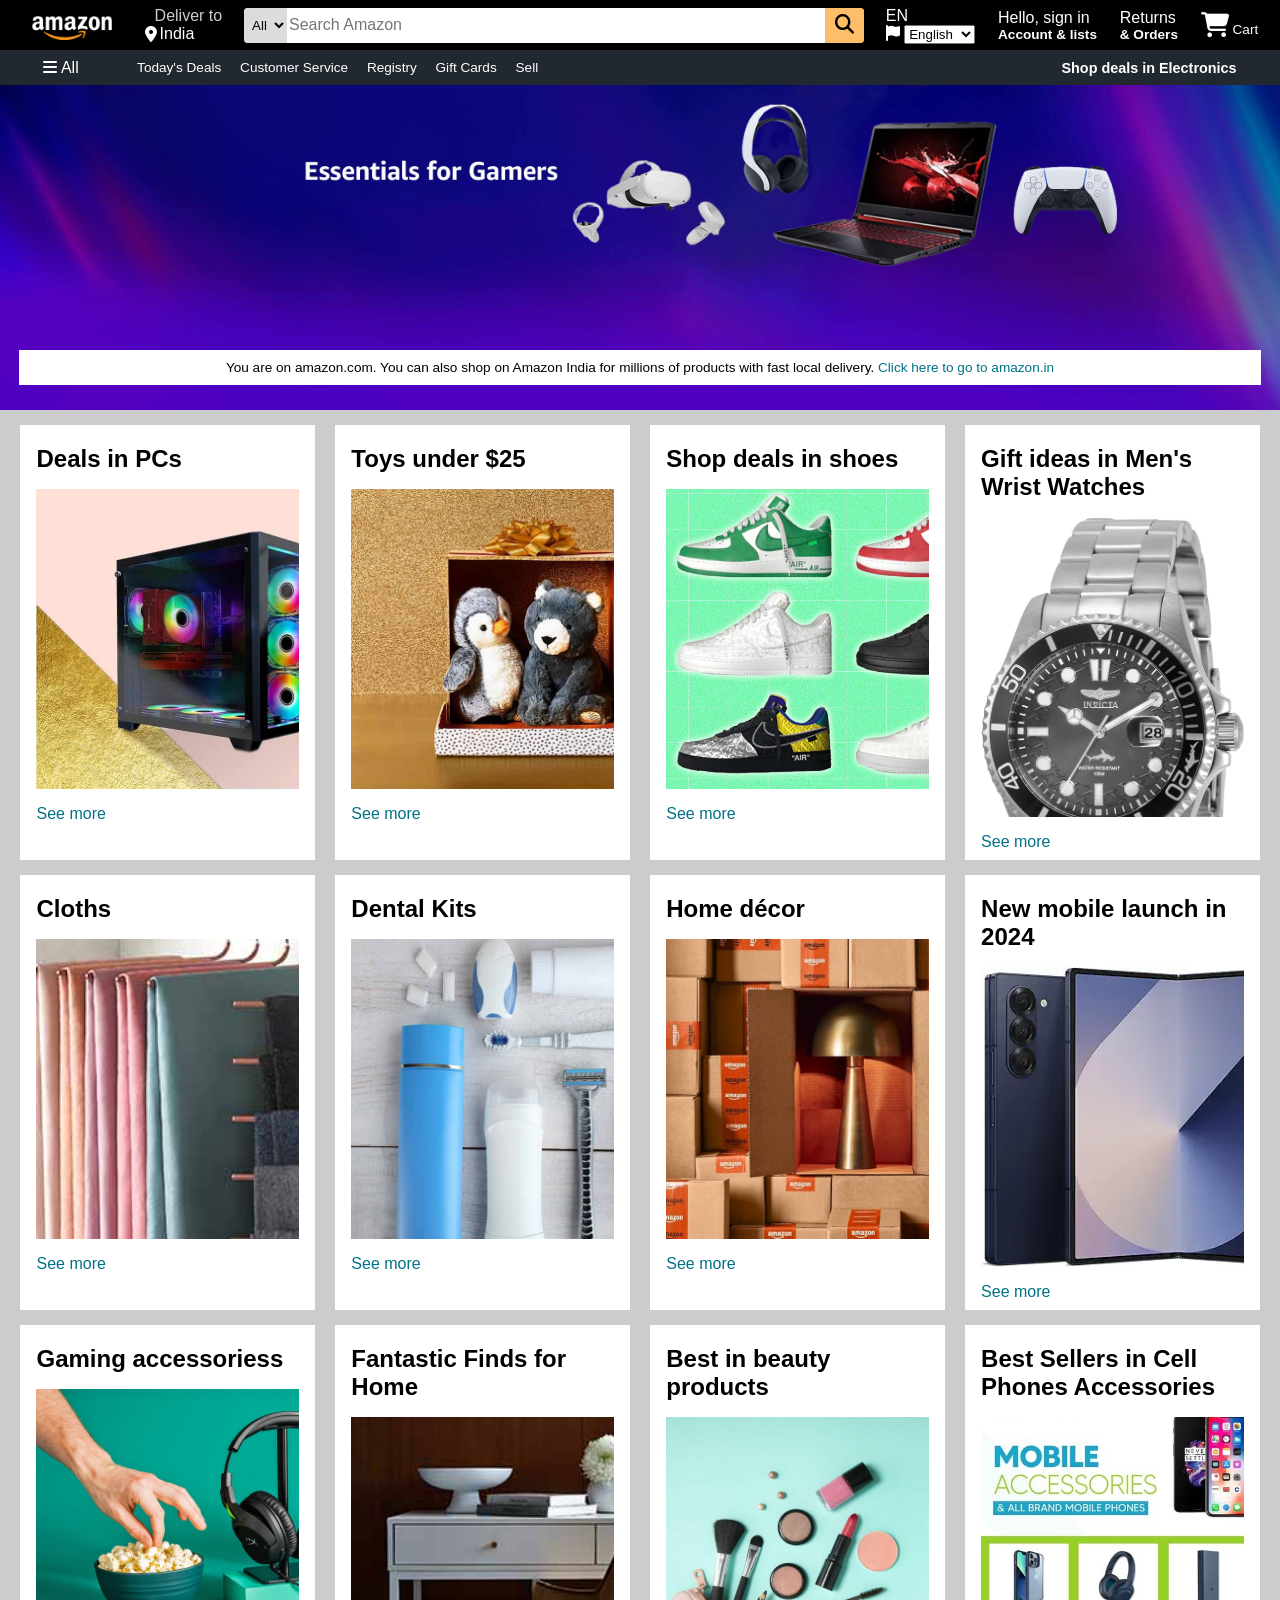
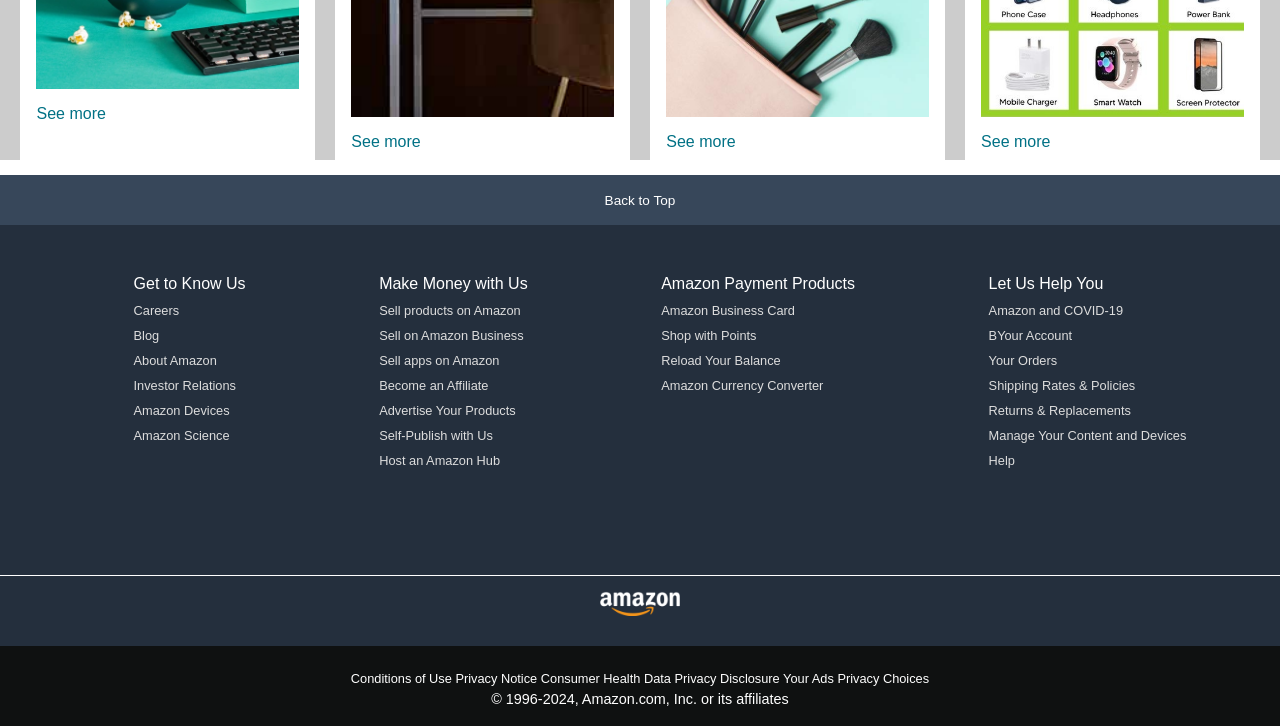
==== index.html @ 1eafc283 "Rename amazon.html to index.html for Vercel deployment support" ====
<!DOCTYPE html>
<html lang="en">

<head>
    <meta charset="UTF-8">
    <meta name="viewport" content="width=device-width, initial-scale=1.0">
    <title>Amazon</title>
    <link rel="stylesheet" href="https://cdnjs.cloudflare.com/ajax/libs/font-awesome/6.6.0/css/all.min.css">
    <link rel="stylesheet" href="style.css">
</head>

<body>
    <header>
        <!-- Navbar -->
        <div class="navbar">
            <div class="nav-logo border">
                <div class="logo"></div>
            </div>

            <div class="nav-address border">
                <p class="add-first">Deliver to</p>
                <div class="add-icon">
                    <i class="fa-solid fa-location-dot"></i>
                    <p class="add-second">India</p>
                </div>
            </div>

            <div class="nav-search">
                <select class="Search-select">
                    <option>All</option>
                </select>
                <input placeholder="Search Amazon" class="search-input">
                <div class="search-icon">
                    <i class="fa-solid fa-magnifying-glass" style="color: #000000;"></i>
                </div>
            </div>

            <!-- Dropdown flags -->
            <!-- <label for="cars">select</label>
            <select name="cars" id="cars">
                <option value="volvo">Volvo</option>
                <option value="saab">Saab</option>
                <option value="opel">Opel</option>
                <option value="audi">Audi</option>
            </select> -->
             <div class="nav-language border">
                <p>EN</p>
                <i class="fa-solid fa-flag"></i>
                <select name="language" id="language">
                    <option value="English">English</option>
                    <option value="Hindi">Hindi</option>
                    <option value="deutsch">Deutsch</option>
                    <option value="한국어">한국어</option>
                </select> 
                <!-- <i class="fa-solid fa-caret-down" style="color: #bdbfc1;"></i> -->
                </div>

            <div class="nav-singin border">
                <p><span>Hello, sign in</span></p>
                <p class="nav-second">Account & lists</p>
            </div>

            <div class="nav-return border">
                <p><span>Returns</span></p>
                <p class="nav-second">& Orders</p>
            </div>

            <div class="nav-cart border">
                <i class="fa-duotone fa-solid fa-cart-shopping"></i>
                Cart
            </div>
            </div>
            <!-- navbar close  -->
            
            <div class="panel">
                <div class="panel-all">
                    <i class="fa-solid fa-bars"></i>
                    All
                </div>
            
               <div class="panel-ops">
                <p>Today's Deals</p>
                <p>Customer Service</p>
                <p>Registry</p>
                <p>Gift Cards</p>
                <p>Sell</p>
            </div>
            <div class="panel-deals">
                Shop deals in Electronics
            </div>
        </div>
    </header>
    <!-- panel close  -->
     <div class="hero-section">
        <div class="hero-msg">
            <p>You are on amazon.com. You can also shop on Amazon India for millions of products with fast local delivery. <a>Click here to go to amazon.in</a></p>
        </div>
     </div>

     <div class="shop-section">
        <div class="box1 box">
           <div class="box-content">
            <h2>Deals in PCs</h2>
            <div class="box-img" style="background-image: url('pc-img.jpg');"></div>
            <p><a>See more</a></p>
           </div>
        </div>
        <div class="box2 box">
            <div class="box-content">
                <h2>Toys under $25</h2>
                <div class="box-img" style="background-image: url('toy.jpg');"></div>
                <p>See more</p>
               </div>
        </div>
        <div class="box3 box">
            <div class="box-content">
                <h2>Shop deals in shoes</h2>
                <div class="box-img" style="background-image: url('Nike-Louis-Vuitton-2.webp');"></div>
                <p>See more</p>
               </div>
        </div>
        <div class="box4 box">
            <div class="box-content">
            <h2>Gift ideas in Men's Wrist Watches</h2>
            <div class="box-img" style="background-image: url('watch.jpg');"></div>
            <p>See more</p>
           </div>
           
        </div>
        <div class="box5 box">
            <div class="box-content">
            <h2>Cloths</h2>
            <div class="box-img" style="background-image: url('box1_image.jpg');"></div>
            <p>See more</p>
           </div>
     </div>
     <div class="box6 box">
        <div class="box-content">
        <h2>Dental Kits</h2>
        <div class="box-img" style="background-image: url('box2_image.jpg');"></div>
        <p>See more</p>
       </div>
       </div>
       <div class="box7 box">
        <div class="box-content">
        <h2>Home décor</h2>
        <div class="box-img" style="background-image: url('home.jpg');"></div>
        <p>See more</p>
       </div>
    </div>
       <div class="box8 box">
        <div class="box-content">
        <h2>New mobile launch in 2024</h2>
        <div class="box-img" style="background-image: url('phone');"></div>
        <p>See more</p>
       </div>
    </div>
    <div class="box9 box">
        <div class="box-content">
        <h2>Gaming accessoriess</h2>
        <div class="box-img" style="background-image: url('gaming');"></div>
        <p>See more</p>
       </div>
 </div>
 <div class="box10 box">
    <div class="box-content">
    <h2>Fantastic Finds for Home</h2>
    <div class="box-img" style="background-image: url('box3_image.jpg');"></div>
    <p>See more</p>
   </div>
</div>
   <div class="box11 box">
    <div class="box-content">
    <h2>Best in beauty products</h2>
    <div class="box-img" style="background-image: url('box5_image.jpg');"></div>
    <p>See more</p>
   </div>
</div>
   <div class="box12 box">
    <div class="box-content">
    <h2>Best Sellers in Cell Phones Accessories</h2>
    <div class="box-img" style="background-image: url('mobile\ accessories.jpg');"></div>
    <p>See more</p>
   </div>
</div>
</div>
   <footer>
    <div class="foot-panel1">
    Back to Top
    </div>
    <div class="foot-panel2">
        <ul>
            <p>Get to Know Us</p>
            <a>Careers</a>
            <a>Blog</a>
            <a>About Amazon</a>
            <a>Investor Relations</a>
            <a>Amazon Devices</a>
            <a>Amazon Science</a>
        </ul>
        <ul>
            <p>Make Money with Us</p>
            <a>Sell products on Amazon</a>
            <a>Sell on Amazon Business</a>
            <a>Sell apps on Amazon</a>
            <a>Become an Affiliate</a>
            <a>Advertise Your Products</a>
            <a>Self-Publish with Us</a>
            <a>Host an Amazon Hub</a>
        </ul>
        <ul>
            <p>Amazon Payment Products</p>
            <a>Amazon Business Card</a>
            <a> Shop with Points</a>
            <a>Reload Your Balance</a>
            <a> Amazon Currency Converter</a>
        </ul>
        <ul>
            <p>Let Us Help You</p>
            <a>Amazon and COVID-19</a>
            <a>BYour Account</a>
            <a>Your Orders</a>
            <a>Shipping Rates & Policies</a>
            <a>Returns & Replacements</a>
            <a> Manage Your Content and Devices</a>
            <a>Help</a>
        </ul>
    </div>
    <div class="foot-panel3">
        <div class="logo">

        </div>
    </div>

    <div class="foot-panel4">
        <div class="pages">
            <a>Conditions of Use</a>
            <a>Privacy Notice</a>
            <a>Consumer Health Data Privacy Disclosure</a>
            <a> Your Ads Privacy Choices</a> 
        </div>
        <div class="copywrite">
            © 1996-2024, Amazon.com, Inc. or its affiliates
        </div>
    </div>
   </footer>
</body>
</html>
---- style.css ----
* {
    margin: 0;
    font-family: Arial;
    border: border-box;

}

.navbar{
    height: 50px;
    background-color: black;
    color: white;
    display: flex;
    align-items: center;
    justify-content: space-evenly;
}

.nav-logo{
    height: 50px;
    width: 100px;
}

.logo{
    background-image: url(amazon_logo.png);
    background-size: cover;
    height: 40px;
    width: 90%;
}

.border{
    border: 1px solid transparent;
}

.border:hover{
    border: 1.5px solid white;
}

.add-first{
    color:#cccccc;
    font-size: 1re0;
    margin-left: 10px;
}

.add-second{
    font-size : 1rem;
    margin-left: 3px;
}

.add-icon{
    display: flex;
    align-items: center;
}

/** box3**/
.nav-search{
    display:flex;
    justify-content: space-evenly;
    background-color: pink;
    width: 620px;
    height: 35px;
    border-radius: 4px;
}

.Search-select{
    background-color:rgb(222, 219, 219);
    width: 50px;
    text-align: center;
    border-top-left-radius: 4px;
    border-bottom-left-radius: 4px;
    border: none;
}

.search-input{
    width: 100%;
    font-size: 1rem;
    border: none;
}

.search-icon{
    width: 45px;
    display:flex;
    justify-content: center;
    align-items: center;
    font-size: 1.2rem;
    background-color: #febd68;
    border-top-right-radius: 4px;
    border-bottom-right-radius: 4px;
}

.nav-search:hover{
    border: 2px solid orange;
}
/** box4**/

.span{
    font-size: 0.7rem;
}

.nav-second{
    font-size: 0.85rem;
    font-weight: 700;
}

/**box 6**/

.nav-cart i{
    font-size: 25px;
}

.nav-cart{
    font-size: 0.85rem;
    font-size: 700;
}
/* panel */
.panel{
    height: 35px;
    background-color: #21282f;
    display: flex;
    color: white;
    align-items: center;
    justify-content: space-evenly;
}

.panel-ops p{
    display: inline;
    margin-left: 15px;
}

.panel-ops{
    width: 70%;
    font-size: 0.85rem;
}

.panel-deals{
    font-size: 0.9rem;
    font-weight: 700;
}
/* hero image section */
.hero-section{
    background-image: url("hero_image2.jgp.jpg");
    height: 325px;
    background-size: cover;
    display: flex;
    justify-content: center;
    align-items: flex-end;
}

.hero-msg{
    background-color: white;
    color: black;
    height: 35px;
    display: flex;
    align-items: center;
    justify-content: center;
    font-size: 0.85rem;
    width: 97%;
    margin-bottom: 25px;
}

.hero-msg a{
    color: #007185;
}

/* shop section */
.shop-section{
    display: flex;
    flex-wrap: wrap ;
    justify-content: space-evenly;
    background-color:#cccccc;
}
.box{
    /* border: 2px solid black; */
    height: 400px;
    width: 23%;
    background-color: white;
    padding: 20px 0px 15px;
    margin-top: 15px;
}

.box-img{
    height: 300px;
    background-size: cover;
    margin-top: 1rem;
    margin-bottom: 1rem;
}

.box-content{
    margin-left: 1rem;
    margin-right: 1rem;
}

.box-content p{
    color: #007185;
}

/* footer */
footer{
    margin-top:15px;
}
.foot-panel1{
    background-color: #37475a;
    color: white;
    height: 50px;
    display:flex;
    justify-content: center;
    align-items: center;
    font-size: 0.85rem;
}
.foot-panel2{
    background-color: #242f3d;
    color: white;
    height: 350px;
    display: flex;
    justify-content: space-evenly;
}

ul{
    margin-top: 50px;
}
ul a{
    display:block;
    font-size: 0.80rem;
    margin-top: 10px;
    color: #dddddd;
}
.foot-panel3{
    background-color:  #242f3d;
    color: white;
    border-top: 0.5px solid white;
    height: 70px;
    display: flex;
    justify-content: center;
}

.logo{
    background-image: url(amazon_logo.png);
    background-size: cover;
    height: 40px;
    width: 100px;
}
.foot-panel4{
    background-color:#0f1111;
    color: white;
    height: 80px;

    /* display: flex;
    justify-content: center;
    align-items: center; */
}
.pages{
    font-size: 0.8rem;
    text-align: center;
    padding-top: 25px;
}
.copywrite{
    font-size: 0.9rem;
    text-align: center;
    padding-top: 5px;
}
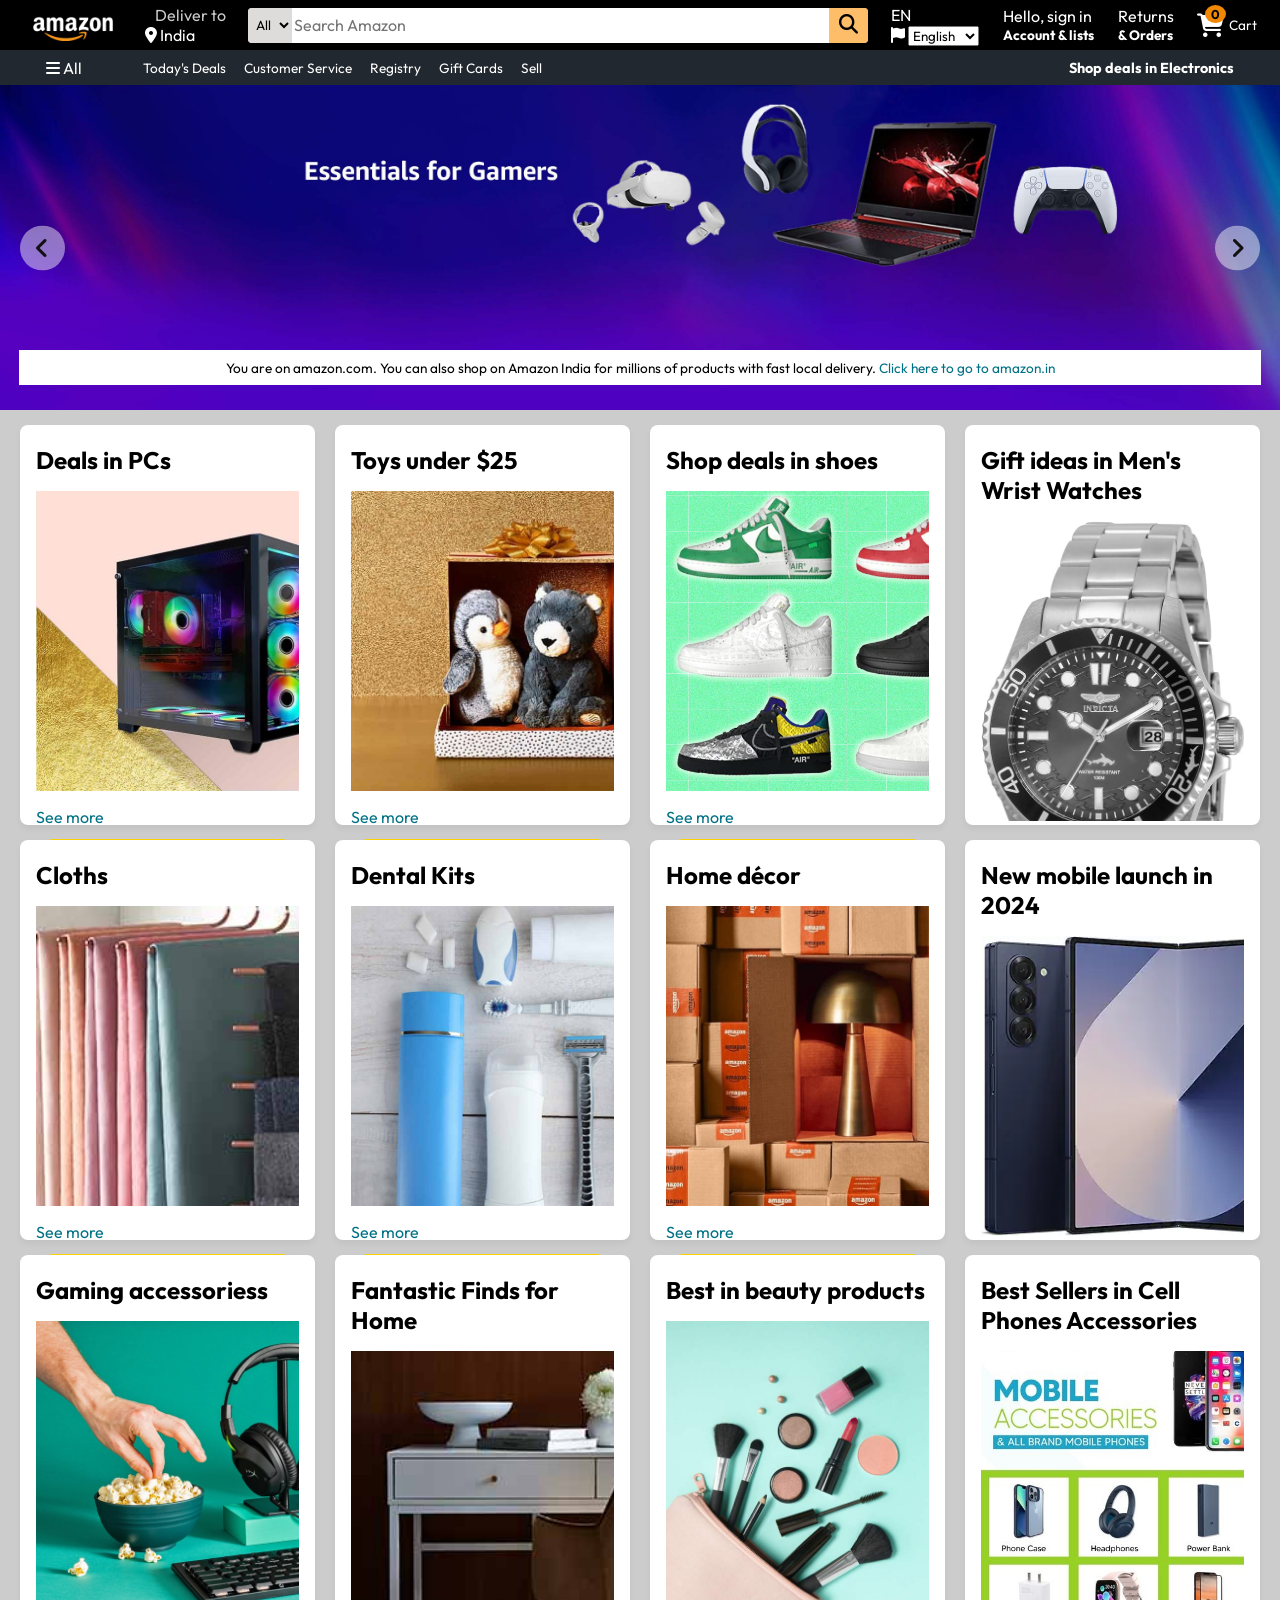
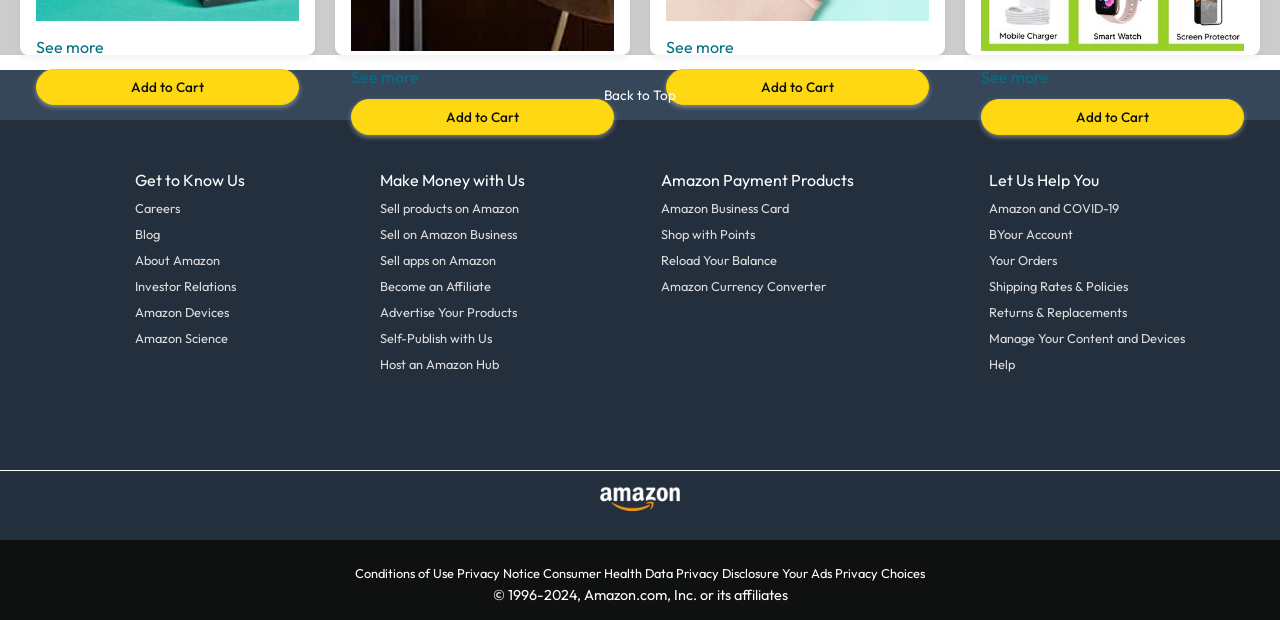
==== commit a4555c89: "Implement dynamic slider, cart counters, product modals, search filtering, and toast notifications" ====
--- a/index.html
+++ b/index.html
@@ -4,10 +4,18 @@
 <head>
     <meta charset="UTF-8">
     <meta name="viewport" content="width=device-width, initial-scale=1.0">
-    <title>Amazon</title>
+    <title>Amazon Clone - Shop Online</title>
+    <!-- Google Fonts (Outfit) -->
+    <link rel="preconnect" href="https://fonts.googleapis.com">
+    <link rel="preconnect" href="https://fonts.gstatic.com" crossorigin>
+    <link href="https://fonts.googleapis.com/css2?family=Outfit:wght@300;400;500;600;700&display=swap" rel="stylesheet">
+    <!-- FontAwesome Icons -->
     <link rel="stylesheet" href="https://cdnjs.cloudflare.com/ajax/libs/font-awesome/6.6.0/css/all.min.css">
     <link rel="stylesheet" href="style.css">
+    <!-- Interactive Logic Script -->
+    <script src="script.js" defer></script>
 </head>
+
 
 <body>
     <header>
--- a/style.css
+++ b/style.css
@@ -1,258 +1,560 @@
-* {
-    margin: 0;
-    font-family: Arial;
-    border: border-box;
-
-}
-
-.navbar{
-    height: 50px;
-    background-color: black;
-    color: white;
-    display: flex;
-    align-items: center;
-    justify-content: space-evenly;
-}
-
-.nav-logo{
-    height: 50px;
-    width: 100px;
-}
-
-.logo{
-    background-image: url(amazon_logo.png);
-    background-size: cover;
-    height: 40px;
-    width: 90%;
-}
-
-.border{
-    border: 1px solid transparent;
-}
-
-.border:hover{
-    border: 1.5px solid white;
-}
-
-.add-first{
-    color:#cccccc;
-    font-size: 1re0;
-    margin-left: 10px;
-}
-
-.add-second{
-    font-size : 1rem;
-    margin-left: 3px;
-}
-
-.add-icon{
-    display: flex;
-    align-items: center;
-}
-
-/** box3**/
-.nav-search{
-    display:flex;
-    justify-content: space-evenly;
-    background-color: pink;
-    width: 620px;
-    height: 35px;
-    border-radius: 4px;
-}
-
-.Search-select{
-    background-color:rgb(222, 219, 219);
-    width: 50px;
-    text-align: center;
-    border-top-left-radius: 4px;
-    border-bottom-left-radius: 4px;
-    border: none;
-}
-
-.search-input{
-    width: 100%;
-    font-size: 1rem;
-    border: none;
-}
-
-.search-icon{
-    width: 45px;
-    display:flex;
-    justify-content: center;
-    align-items: center;
-    font-size: 1.2rem;
-    background-color: #febd68;
-    border-top-right-radius: 4px;
-    border-bottom-right-radius: 4px;
-}
-
-.nav-search:hover{
-    border: 2px solid orange;
-}
-/** box4**/
-
-.span{
-    font-size: 0.7rem;
-}
-
-.nav-second{
-    font-size: 0.85rem;
-    font-weight: 700;
-}
-
-/**box 6**/
-
-.nav-cart i{
-    font-size: 25px;
-}
-
-.nav-cart{
-    font-size: 0.85rem;
-    font-size: 700;
-}
-/* panel */
-.panel{
-    height: 35px;
-    background-color: #21282f;
-    display: flex;
-    color: white;
-    align-items: center;
-    justify-content: space-evenly;
-}
-
-.panel-ops p{
-    display: inline;
-    margin-left: 15px;
-}
-
-.panel-ops{
-    width: 70%;
-    font-size: 0.85rem;
-}
-
-.panel-deals{
-    font-size: 0.9rem;
-    font-weight: 700;
-}
-/* hero image section */
-.hero-section{
-    background-image: url("hero_image2.jgp.jpg");
-    height: 325px;
-    background-size: cover;
-    display: flex;
-    justify-content: center;
-    align-items: flex-end;
-}
-
-.hero-msg{
-    background-color: white;
-    color: black;
-    height: 35px;
-    display: flex;
-    align-items: center;
-    justify-content: center;
-    font-size: 0.85rem;
-    width: 97%;
-    margin-bottom: 25px;
-}
-
-.hero-msg a{
-    color: #007185;
-}
-
-/* shop section */
-.shop-section{
-    display: flex;
-    flex-wrap: wrap ;
-    justify-content: space-evenly;
-    background-color:#cccccc;
-}
-.box{
-    /* border: 2px solid black; */
-    height: 400px;
-    width: 23%;
-    background-color: white;
-    padding: 20px 0px 15px;
-    margin-top: 15px;
-}
-
-.box-img{
-    height: 300px;
-    background-size: cover;
-    margin-top: 1rem;
-    margin-bottom: 1rem;
-}
-
-.box-content{
-    margin-left: 1rem;
-    margin-right: 1rem;
-}
-
-.box-content p{
-    color: #007185;
-}
-
-/* footer */
-footer{
-    margin-top:15px;
-}
-.foot-panel1{
-    background-color: #37475a;
-    color: white;
-    height: 50px;
-    display:flex;
-    justify-content: center;
-    align-items: center;
-    font-size: 0.85rem;
-}
-.foot-panel2{
-    background-color: #242f3d;
-    color: white;
-    height: 350px;
-    display: flex;
-    justify-content: space-evenly;
-}
-
-ul{
-    margin-top: 50px;
-}
-ul a{
-    display:block;
-    font-size: 0.80rem;
-    margin-top: 10px;
-    color: #dddddd;
-}
-.foot-panel3{
-    background-color:  #242f3d;
-    color: white;
-    border-top: 0.5px solid white;
-    height: 70px;
-    display: flex;
-    justify-content: center;
-}
-
-.logo{
-    background-image: url(amazon_logo.png);
-    background-size: cover;
-    height: 40px;
-    width: 100px;
-}
-.foot-panel4{
-    background-color:#0f1111;
-    color: white;
-    height: 80px;
-
-    /* display: flex;
-    justify-content: center;
-    align-items: center; */
-}
-.pages{
-    font-size: 0.8rem;
-    text-align: center;
-    padding-top: 25px;
-}
-.copywrite{
-    font-size: 0.9rem;
-    text-align: center;
-    padding-top: 5px;
-}+* {
+    margin: 0;
+    font-family: 'Outfit', 'Segoe UI', Tahoma, Geneva, Verdana, sans-serif;
+    box-sizing: border-box;
+}
+
+.navbar{
+    height: 50px;
+    background-color: black;
+    color: white;
+    display: flex;
+    align-items: center;
+    justify-content: space-evenly;
+}
+
+.nav-logo{
+    height: 50px;
+    width: 100px;
+}
+
+.logo{
+    background-image: url(amazon_logo.png);
+    background-size: cover;
+    height: 40px;
+    width: 90%;
+}
+
+.border{
+    border: 1px solid transparent;
+}
+
+.border:hover{
+    border: 1.5px solid white;
+}
+
+.add-first{
+    color:#cccccc;
+    font-size: 1re0;
+    margin-left: 10px;
+}
+
+.add-second{
+    font-size : 1rem;
+    margin-left: 3px;
+}
+
+.add-icon{
+    display: flex;
+    align-items: center;
+}
+
+/** box3**/
+.nav-search{
+    display:flex;
+    justify-content: space-evenly;
+    background-color: pink;
+    width: 620px;
+    height: 35px;
+    border-radius: 4px;
+}
+
+.Search-select{
+    background-color:rgb(222, 219, 219);
+    width: 50px;
+    text-align: center;
+    border-top-left-radius: 4px;
+    border-bottom-left-radius: 4px;
+    border: none;
+}
+
+.search-input{
+    width: 100%;
+    font-size: 1rem;
+    border: none;
+}
+
+.search-icon{
+    width: 45px;
+    display:flex;
+    justify-content: center;
+    align-items: center;
+    font-size: 1.2rem;
+    background-color: #febd68;
+    border-top-right-radius: 4px;
+    border-bottom-right-radius: 4px;
+}
+
+.nav-search:hover{
+    border: 2px solid orange;
+}
+/** box4**/
+
+.span{
+    font-size: 0.7rem;
+}
+
+.nav-second{
+    font-size: 0.85rem;
+    font-weight: 700;
+}
+
+/**box 6**/
+
+.nav-cart i{
+    font-size: 25px;
+}
+
+.nav-cart{
+    font-size: 0.85rem;
+    font-size: 700;
+}
+/* panel */
+.panel{
+    height: 35px;
+    background-color: #21282f;
+    display: flex;
+    color: white;
+    align-items: center;
+    justify-content: space-evenly;
+}
+
+.panel-ops p{
+    display: inline;
+    margin-left: 15px;
+}
+
+.panel-ops{
+    width: 70%;
+    font-size: 0.85rem;
+}
+
+.panel-deals{
+    font-size: 0.9rem;
+    font-weight: 700;
+}
+/* hero image section */
+.hero-section{
+    background-image: url("hero_image2.jgp.jpg");
+    height: 325px;
+    background-size: cover;
+    display: flex;
+    justify-content: center;
+    align-items: flex-end;
+}
+
+.hero-msg{
+    background-color: white;
+    color: black;
+    height: 35px;
+    display: flex;
+    align-items: center;
+    justify-content: center;
+    font-size: 0.85rem;
+    width: 97%;
+    margin-bottom: 25px;
+}
+
+.hero-msg a{
+    color: #007185;
+}
+
+/* shop section */
+.shop-section{
+    display: flex;
+    flex-wrap: wrap ;
+    justify-content: space-evenly;
+    background-color:#cccccc;
+}
+.box{
+    /* border: 2px solid black; */
+    height: 400px;
+    width: 23%;
+    background-color: white;
+    padding: 20px 0px 15px;
+    margin-top: 15px;
+}
+
+.box-img{
+    height: 300px;
+    background-size: cover;
+    margin-top: 1rem;
+    margin-bottom: 1rem;
+}
+
+.box-content{
+    margin-left: 1rem;
+    margin-right: 1rem;
+}
+
+.box-content p{
+    color: #007185;
+}
+
+/* footer */
+footer{
+    margin-top:15px;
+}
+.foot-panel1{
+    background-color: #37475a;
+    color: white;
+    height: 50px;
+    display:flex;
+    justify-content: center;
+    align-items: center;
+    font-size: 0.85rem;
+}
+.foot-panel2{
+    background-color: #242f3d;
+    color: white;
+    height: 350px;
+    display: flex;
+    justify-content: space-evenly;
+}
+
+ul{
+    margin-top: 50px;
+}
+ul a{
+    display:block;
+    font-size: 0.80rem;
+    margin-top: 10px;
+    color: #dddddd;
+}
+.foot-panel3{
+    background-color:  #242f3d;
+    color: white;
+    border-top: 0.5px solid white;
+    height: 70px;
+    display: flex;
+    justify-content: center;
+}
+
+.logo{
+    background-image: url(amazon_logo.png);
+    background-size: cover;
+    height: 40px;
+    width: 100px;
+}
+.foot-panel4{
+    background-color:#0f1111;
+    color: white;
+    height: 80px;
+
+    /* display: flex;
+    justify-content: center;
+    align-items: center; */
+}
+.pages{
+    font-size: 0.8rem;
+    text-align: center;
+    padding-top: 25px;
+}
+.copywrite{
+    font-size: 0.9rem;
+    text-align: center;
+    padding-top: 5px;
+}
+
+/* ==========================================
+   Modern Animations, Transitions & Enhancements
+   ========================================== */
+
+/* Modernizing Card styles */
+.box {
+    border-radius: 8px;
+    box-shadow: 0 4px 6px rgba(0,0,0,0.05);
+    transition: transform 0.3s cubic-bezier(0.25, 0.8, 0.25, 1), box-shadow 0.3s ease;
+    display: flex;
+    flex-direction: column;
+    justify-content: space-between;
+}
+
+.box:hover {
+    transform: translateY(-5px);
+    box-shadow: 0 12px 24px rgba(0,0,0,0.15);
+}
+
+/* Add to Cart button on cards */
+.add-to-cart-btn {
+    display: block;
+    width: 100%;
+    margin-top: 12px;
+    padding: 8px 12px;
+    background-color: #ffd814;
+    border: 1px solid #fcd200;
+    border-radius: 100px;
+    font-size: 0.85rem;
+    font-weight: 500;
+    cursor: pointer;
+    text-align: center;
+    box-shadow: 0 2px 5px rgba(213,217,217,.5);
+    transition: background-color 0.2s, transform 0.1s;
+    color: #111;
+}
+
+.add-to-cart-btn:hover {
+    background-color: #f7ca00;
+}
+
+.add-to-cart-btn:active {
+    transform: scale(0.97);
+}
+
+/* Hero Slider Buttons */
+.hero-section {
+    position: relative;
+    transition: background-image 0.5s ease-in-out;
+}
+
+.hero-slider-btn {
+    position: absolute;
+    top: 50%;
+    transform: translateY(-50%);
+    background-color: rgba(255, 255, 255, 0.45);
+    border: 1px solid transparent;
+    border-radius: 50%;
+    width: 45px;
+    height: 45px;
+    display: flex;
+    justify-content: center;
+    align-items: center;
+    font-size: 1.5rem;
+    color: #111;
+    cursor: pointer;
+    transition: background-color 0.2s, border-color 0.2s, transform 0.2s;
+    z-index: 10;
+}
+
+.hero-slider-btn:hover {
+    background-color: rgba(255, 255, 255, 0.95);
+    border-color: #111;
+    transform: translateY(-50%) scale(1.05);
+}
+
+.hero-slider-btn:active {
+    transform: translateY(-50%) scale(0.95);
+}
+
+.hero-slider-btn.prev {
+    left: 20px;
+}
+
+.hero-slider-btn.next {
+    right: 20px;
+}
+
+/* Cart Icon & Badge */
+.nav-cart {
+    display: flex;
+    align-items: center;
+    position: relative;
+    cursor: pointer;
+}
+
+.cart-icon-wrapper {
+    position: relative;
+    margin-right: 5px;
+}
+
+.cart-icon-wrapper i {
+    font-size: 24px;
+}
+
+#cart-count {
+    position: absolute;
+    top: -8px;
+    right: -2px;
+    background-color: #f08804;
+    color: black;
+    font-size: 0.8rem;
+    font-weight: 700;
+    padding: 1px 6px;
+    border-radius: 50%;
+    min-width: 18px;
+    text-align: center;
+}
+
+#cart-count.bump {
+    animation: cart-bump 0.3s ease-out;
+}
+
+@keyframes cart-bump {
+    0% { transform: scale(1); }
+    50% { transform: scale(1.4); }
+    100% { transform: scale(1); }
+}
+
+/* Modal Popup Window */
+.modal {
+    display: none;
+    position: fixed;
+    z-index: 1000;
+    left: 0;
+    top: 0;
+    width: 100%;
+    height: 100%;
+    background-color: rgba(0, 0, 0, 0.65);
+    backdrop-filter: blur(4px);
+    justify-content: center;
+    align-items: center;
+    opacity: 0;
+    transition: opacity 0.3s ease;
+}
+
+.modal.show {
+    display: flex;
+    opacity: 1;
+}
+
+.modal-content {
+    background-color: white;
+    padding: 30px;
+    border-radius: 12px;
+    width: 90%;
+    max-width: 650px;
+    position: relative;
+    box-shadow: 0 10px 30px rgba(0,0,0,0.3);
+    animation: modal-zoom 0.3s cubic-bezier(0.34, 1.56, 0.64, 1);
+}
+
+@keyframes modal-zoom {
+    from { transform: scale(0.9); opacity: 0; }
+    to { transform: scale(1); opacity: 1; }
+}
+
+.close-modal {
+    position: absolute;
+    right: 20px;
+    top: 15px;
+    font-size: 2.2rem;
+    font-weight: bold;
+    color: #aaa;
+    cursor: pointer;
+    transition: color 0.2s;
+    line-height: 1;
+}
+
+.close-modal:hover {
+    color: #333;
+}
+
+.modal-body-layout {
+    display: flex;
+    gap: 30px;
+}
+
+.modal-img-col {
+    flex: 1;
+    display: flex;
+    align-items: center;
+    justify-content: center;
+}
+
+#modal-product-img {
+    width: 100%;
+    height: 250px;
+    background-size: contain;
+    background-repeat: no-repeat;
+    background-position: center;
+    border-radius: 6px;
+}
+
+.modal-info-col {
+    flex: 1.2;
+    display: flex;
+    flex-direction: column;
+    justify-content: center;
+}
+
+.modal-info-col h2 {
+    font-size: 1.4rem;
+    color: #0f1111;
+    margin-bottom: 8px;
+}
+
+.modal-rating {
+    font-size: 0.9rem;
+    color: #b12704;
+    margin-bottom: 12px;
+}
+
+.modal-price {
+    font-size: 1.6rem;
+    font-weight: 500;
+    color: #0f1111;
+    margin-bottom: 15px;
+}
+
+#modal-product-desc {
+    font-size: 0.9rem;
+    line-height: 1.4;
+    color: #565959;
+    margin-bottom: 20px;
+}
+
+.modal-action-btn {
+    padding: 12px;
+    background-color: #ffd814;
+    border: 1px solid #fcd200;
+    border-radius: 100px;
+    font-size: 1rem;
+    font-weight: 500;
+    cursor: pointer;
+    text-align: center;
+    box-shadow: 0 2px 5px rgba(213,217,217,.5);
+    transition: background-color 0.2s, transform 0.1s;
+    color: #111;
+}
+
+.modal-action-btn:hover {
+    background-color: #f7ca00;
+}
+
+.modal-action-btn:active {
+    transform: scale(0.97);
+}
+
+/* Toast Notifications */
+#toast-container {
+    position: fixed;
+    bottom: 25px;
+    right: 25px;
+    z-index: 2000;
+    display: flex;
+    flex-direction: column;
+    gap: 10px;
+}
+
+.toast {
+    background-color: #1a1a1a;
+    color: white;
+    padding: 12px 24px;
+    border-radius: 8px;
+    box-shadow: 0 5px 15px rgba(0,0,0,0.35);
+    font-size: 0.95rem;
+    display: flex;
+    align-items: center;
+    animation: toast-slide-in 0.3s cubic-bezier(0.23, 1, 0.32, 1);
+    transition: opacity 0.3s ease, transform 0.3s ease;
+}
+
+.toast.fade-out {
+    opacity: 0;
+    transform: translateY(15px);
+}
+
+@keyframes toast-slide-in {
+    from { transform: translateY(50px); opacity: 0; }
+    to { transform: translateY(0); opacity: 1; }
+}
+
+@media (max-width: 768px) {
+    .modal-body-layout {
+        flex-direction: column;
+        gap: 15px;
+    }
+    #modal-product-img {
+        height: 180px;
+    }
+}
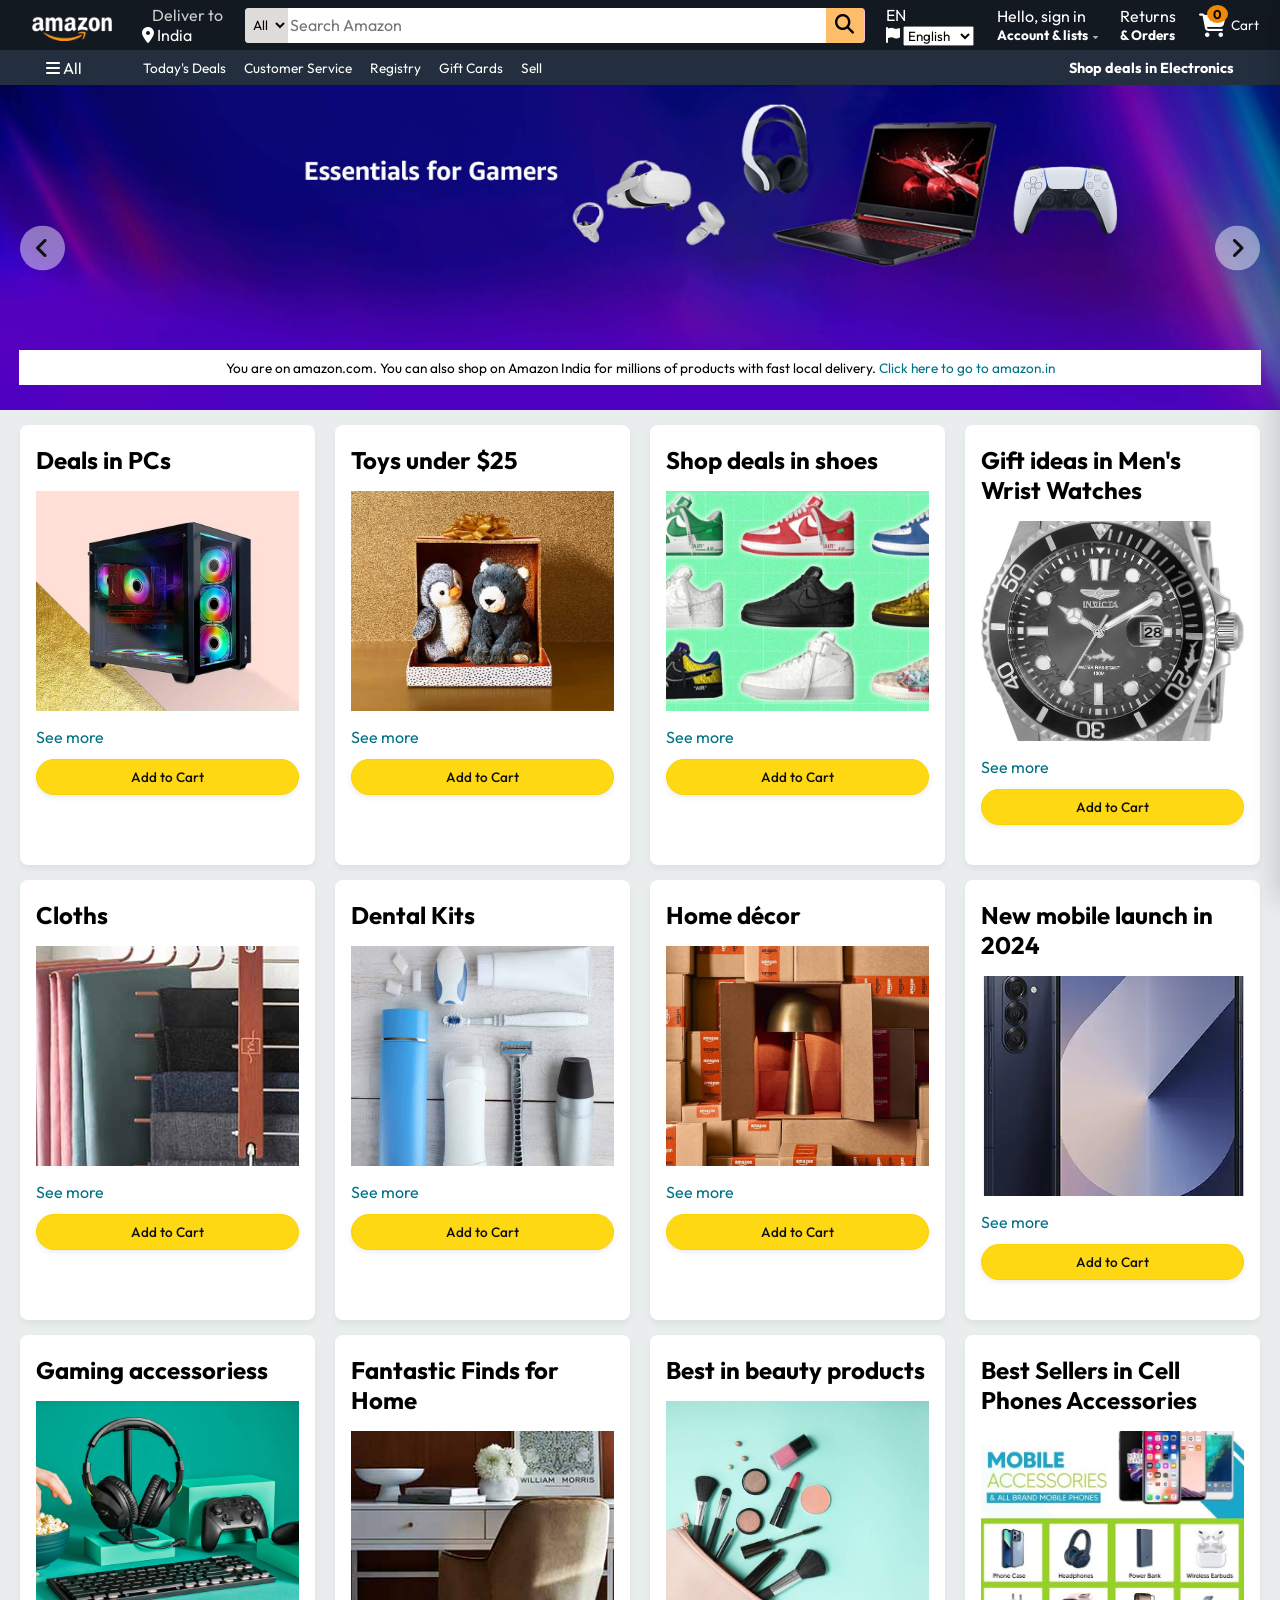
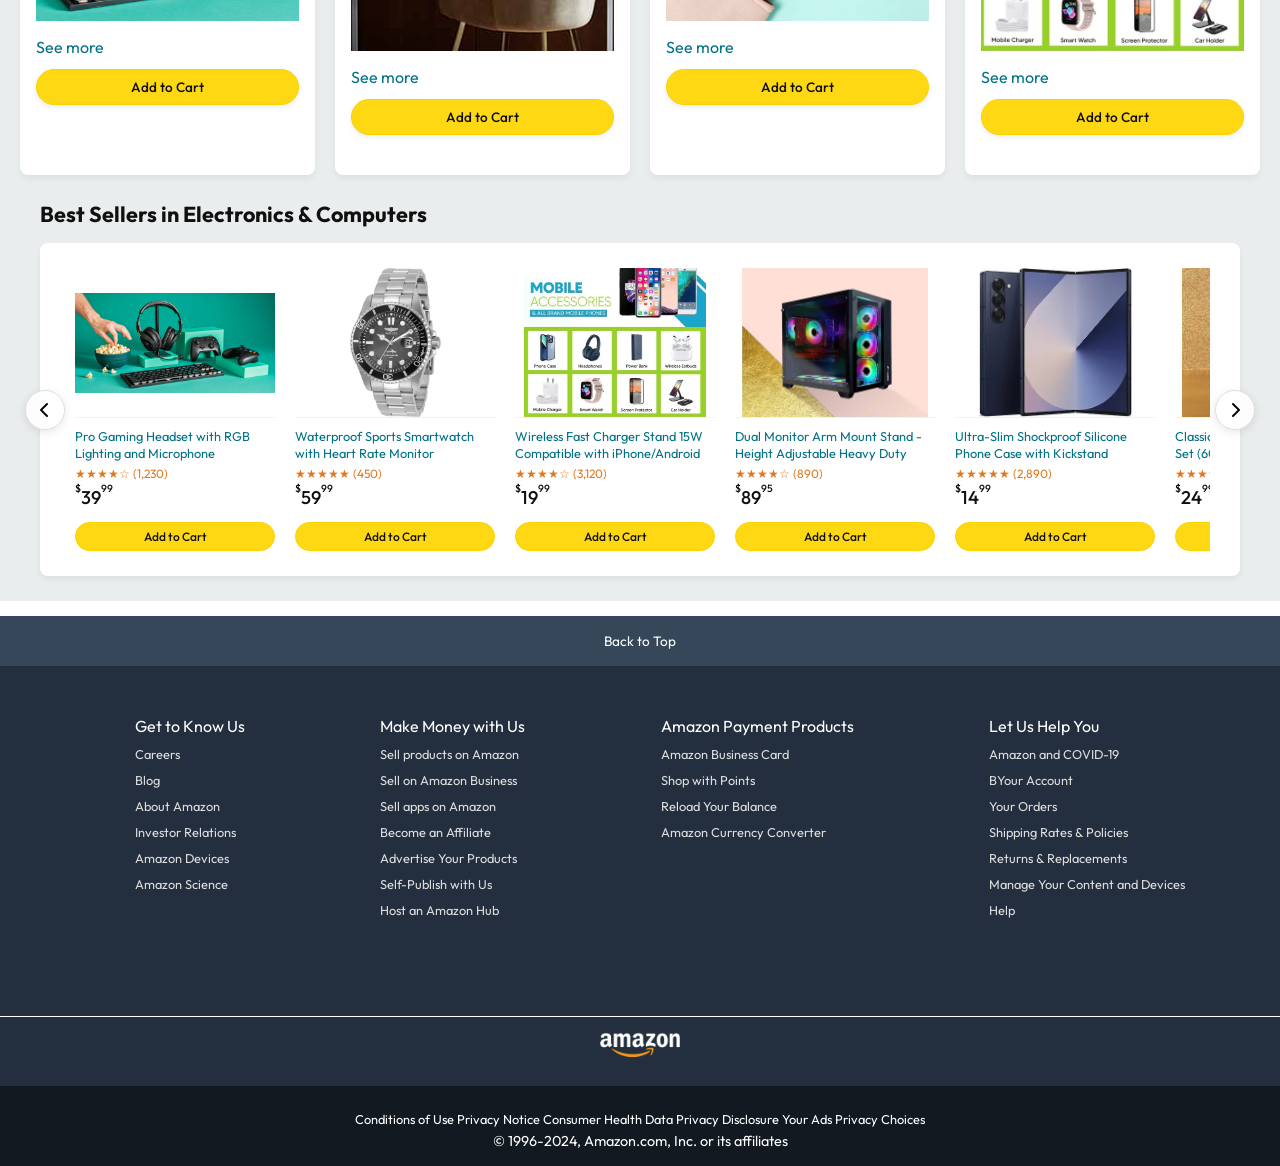
==== commit 413e4776: "Enhance layout to match official Amazon branding, colors, Account hover dropdowns, sliding Cart draw" ====
--- a/index.html
+++ b/index.html
@@ -63,9 +63,32 @@
                 <!-- <i class="fa-solid fa-caret-down" style="color: #bdbfc1;"></i> -->
                 </div>
 
-            <div class="nav-singin border">
+            <div class="nav-singin border dropdown-trigger">
                 <p><span>Hello, sign in</span></p>
-                <p class="nav-second">Account & lists</p>
+                <p class="nav-second">Account & lists <i class="fa-solid fa-caret-down" style="font-size: 8px; color: #a7acb2; margin-left: 2px;"></i></p>
+                
+                <!-- Account Hover Dropdown -->
+                <div class="account-dropdown">
+                    <div class="dropdown-signin-btn-wrap">
+                        <button class="dropdown-signin-btn">Sign in</button>
+                        <p class="dropdown-new-cust">New customer? <a href="#">Start here.</a></p>
+                    </div>
+                    <div class="dropdown-lists-wrap">
+                        <div class="dropdown-col">
+                            <h3>Your Lists</h3>
+                            <a href="#">Create a List</a>
+                            <a href="#">Find a List or Registry</a>
+                        </div>
+                        <div class="dropdown-col">
+                            <h3>Your Account</h3>
+                            <a href="#">Your Account</a>
+                            <a href="#">Orders</a>
+                            <a href="#">Recommendations</a>
+                            <a href="#">Browsing History</a>
+                            <a href="#">Sign Out</a>
+                        </div>
+                    </div>
+                </div>
             </div>
 
             <div class="nav-return border">
@@ -192,6 +215,82 @@
    </div>
 </div>
 </div>
+
+    <!-- Best Sellers Carousel Section -->
+    <div class="carousel-section">
+        <h2>Best Sellers in Electronics & Computers</h2>
+        <div class="carousel-container">
+            <button class="carousel-control prev" id="carousel-prev"><i class="fa-solid fa-chevron-left"></i></button>
+            <div class="carousel-track" id="carousel-track">
+                <!-- Carousel items -->
+                <div class="carousel-item">
+                    <div class="carousel-img-wrap" style="background-image: url('gaming');"></div>
+                    <div class="carousel-info">
+                        <a href="#" class="carousel-title">Pro Gaming Headset with RGB Lighting and Microphone</a>
+                        <div class="carousel-rating">★★★★☆ (1,230)</div>
+                        <div class="carousel-price"><sup>$</sup>39<sup>99</sup></div>
+                        <button class="carousel-add-btn" data-product-id="c1" data-product-name="Pro Gaming Headset" data-product-price="39.99" data-product-img="gaming">Add to Cart</button>
+                    </div>
+                </div>
+                <div class="carousel-item">
+                    <div class="carousel-img-wrap" style="background-image: url('watch.jpg');"></div>
+                    <div class="carousel-info">
+                        <a href="#" class="carousel-title">Waterproof Sports Smartwatch with Heart Rate Monitor</a>
+                        <div class="carousel-rating">★★★★★ (450)</div>
+                        <div class="carousel-price"><sup>$</sup>59<sup>99</sup></div>
+                        <button class="carousel-add-btn" data-product-id="c2" data-product-name="Sports Smartwatch" data-product-price="59.99" data-product-img="watch.jpg">Add to Cart</button>
+                    </div>
+                </div>
+                <div class="carousel-item">
+                    <div class="carousel-img-wrap" style="background-image: url('mobile accessories.jpg');"></div>
+                    <div class="carousel-info">
+                        <a href="#" class="carousel-title">Wireless Fast Charger Stand 15W Compatible with iPhone/Android</a>
+                        <div class="carousel-rating">★★★★☆ (3,120)</div>
+                        <div class="carousel-price"><sup>$</sup>19<sup>99</sup></div>
+                        <button class="carousel-add-btn" data-product-id="c3" data-product-name="Wireless Fast Charger" data-product-price="19.99" data-product-img="mobile accessories.jpg">Add to Cart</button>
+                    </div>
+                </div>
+                <div class="carousel-item">
+                    <div class="carousel-img-wrap" style="background-image: url('pc-img.jpg');"></div>
+                    <div class="carousel-info">
+                        <a href="#" class="carousel-title">Dual Monitor Arm Mount Stand - Height Adjustable Heavy Duty</a>
+                        <div class="carousel-rating">★★★★☆ (890)</div>
+                        <div class="carousel-price"><sup>$</sup>89<sup>95</sup></div>
+                        <button class="carousel-add-btn" data-product-id="c4" data-product-name="Dual Monitor Arm Stand" data-product-price="89.95" data-product-img="pc-img.jpg">Add to Cart</button>
+                    </div>
+                </div>
+                <div class="carousel-item">
+                    <div class="carousel-img-wrap" style="background-image: url('phone');"></div>
+                    <div class="carousel-info">
+                        <a href="#" class="carousel-title">Ultra-Slim Shockproof Silicone Phone Case with Kickstand</a>
+                        <div class="carousel-rating">★★★★★ (2,890)</div>
+                        <div class="carousel-price"><sup>$</sup>14<sup>99</sup></div>
+                        <button class="carousel-add-btn" data-product-id="c5" data-product-name="Silicone Phone Case" data-product-price="14.99" data-product-img="phone">Add to Cart</button>
+                    </div>
+                </div>
+                <div class="carousel-item">
+                    <div class="carousel-img-wrap" style="background-image: url('toy.jpg');"></div>
+                    <div class="carousel-info">
+                        <a href="#" class="carousel-title">Classic Educational Stacking Blocks Set (60-Pieces)</a>
+                        <div class="carousel-rating">★★★★☆ (1,450)</div>
+                        <div class="carousel-price"><sup>$</sup>24<sup>99</sup></div>
+                        <button class="carousel-add-btn" data-product-id="c6" data-product-name="Educational Stacking Blocks" data-product-price="24.99" data-product-img="toy.jpg">Add to Cart</button>
+                    </div>
+                </div>
+                <div class="carousel-item">
+                    <div class="carousel-img-wrap" style="background-image: url('Nike-Louis-Vuitton-2.webp');"></div>
+                    <div class="carousel-info">
+                        <a href="#" class="carousel-title">Comfort Running Sneakers Lightweight Athletic Training Shoes</a>
+                        <div class="carousel-rating">★★★★★ (720)</div>
+                        <div class="carousel-price"><sup>$</sup>79<sup>99</sup></div>
+                        <button class="carousel-add-btn" data-product-id="c7" data-product-name="Comfort Running Sneakers" data-product-price="79.99" data-product-img="Nike-Louis-Vuitton-2.webp">Add to Cart</button>
+                    </div>
+                </div>
+            </div>
+            <button class="carousel-control next" id="carousel-next"><i class="fa-solid fa-chevron-right"></i></button>
+        </div>
+    </div>
+
    <footer>
     <div class="foot-panel1">
     Back to Top
@@ -251,6 +350,28 @@
             © 1996-2024, Amazon.com, Inc. or its affiliates
         </div>
     </div>
+    <!-- Cart Drawer -->
+    <div id="cart-drawer" class="cart-drawer">
+        <div class="cart-drawer-header">
+            <h2>Shopping Cart</h2>
+            <span class="close-cart-drawer" id="close-cart-drawer">&times;</span>
+        </div>
+        <div class="cart-drawer-items" id="cart-drawer-items">
+            <p class="empty-cart-msg">Your cart is empty.</p>
+        </div>
+        <div class="cart-drawer-footer" id="cart-drawer-footer">
+            <div class="cart-subtotal">
+                <span>Subtotal:</span>
+                <span id="cart-subtotal-val">$0.00</span>
+            </div>
+            <button class="checkout-btn">Proceed to Checkout</button>
+        </div>
+    </div>
+    <div id="cart-drawer-overlay" class="cart-drawer-overlay" id="cart-drawer-overlay"></div>
+
+    <!-- Search Suggestions container -->
+    <div id="search-suggestions" class="search-suggestions-dropdown"></div>
+
    </footer>
-</body>
+ </body>
 </html>
--- a/style.css
+++ b/style.css
@@ -6,7 +6,7 @@
 
 .navbar{
     height: 50px;
-    background-color: black;
+    background-color: #131921;
     color: white;
     display: flex;
     align-items: center;
@@ -112,7 +112,7 @@
 /* panel */
 .panel{
     height: 35px;
-    background-color: #21282f;
+    background-color: #232f3e;
     display: flex;
     color: white;
     align-items: center;
@@ -164,11 +164,11 @@
     display: flex;
     flex-wrap: wrap ;
     justify-content: space-evenly;
-    background-color:#cccccc;
+    background-color: #eaeded;
 }
 .box{
     /* border: 2px solid black; */
-    height: 400px;
+    height: 440px;
     width: 23%;
     background-color: white;
     padding: 20px 0px 15px;
@@ -176,11 +176,14 @@
 }
 
 .box-img{
-    height: 300px;
+    height: 220px;
     background-size: cover;
+    background-position: center;
+    background-repeat: no-repeat;
     margin-top: 1rem;
     margin-bottom: 1rem;
 }
+
 
 .box-content{
     margin-left: 1rem;
@@ -205,7 +208,7 @@
     font-size: 0.85rem;
 }
 .foot-panel2{
-    background-color: #242f3d;
+    background-color: #232f3e;
     color: white;
     height: 350px;
     display: flex;
@@ -222,7 +225,7 @@
     color: #dddddd;
 }
 .foot-panel3{
-    background-color:  #242f3d;
+    background-color:  #232f3e;
     color: white;
     border-top: 0.5px solid white;
     height: 70px;
@@ -237,7 +240,7 @@
     width: 100px;
 }
 .foot-panel4{
-    background-color:#0f1111;
+    background-color: #131921;
     color: white;
     height: 80px;
 
@@ -549,12 +552,708 @@
     to { transform: translateY(0); opacity: 1; }
 }
 
+/* ==========================================
+   Responsive Media Queries
+   ========================================== */
+
+/* 1. Tablets and Medium Screens (< 992px) */
+@media (max-width: 992px) {
+    /* Product Grid: Change to 2 columns */
+    .shop-section {
+        padding: 10px;
+    }
+    .box {
+        width: 47%;
+        margin-top: 15px;
+        margin-bottom: 5px;
+        height: 430px; /* Slight adjustment for tablet */
+    }
+    .box-img {
+        height: 200px;
+    }
+    
+    /* Footer layout wrapping */
+    .foot-panel2 {
+        flex-wrap: wrap;
+        height: auto;
+        padding: 20px 40px;
+    }
+    .foot-panel2 ul {
+        margin-top: 20px;
+        margin-bottom: 20px;
+        min-width: 180px;
+        flex: 1 1 40%;
+    }
+}
+
+/* 2. Mobile Devices (< 768px) */
 @media (max-width: 768px) {
+    /* Navbar restructuring to 2 rows */
+    .navbar {
+        flex-wrap: wrap;
+        height: auto;
+        padding: 8px 15px;
+        justify-content: space-between;
+    }
+    
+    .nav-logo {
+        order: 1;
+        width: auto;
+        height: auto;
+    }
+    .logo {
+        height: 30px;
+        width: 80px;
+    }
+    
+    /* Move Search to the second row and expand to full width */
+    .nav-search {
+        order: 4;
+        width: 100%;
+        margin-top: 10px;
+        margin-bottom: 5px;
+        height: 38px;
+    }
+    
+    .nav-singin {
+        order: 2;
+        margin-left: auto;
+        margin-right: 15px;
+        font-size: 0.85rem;
+    }
+    
+    .nav-cart {
+        order: 3;
+        font-size: 0.85rem;
+    }
+    
+    /* Hide less important items to save screen space */
+    .nav-address, 
+    .nav-language, 
+    .nav-return {
+        display: none !important;
+    }
+    
+    /* Horizontally scrollable panel menu */
+    .panel {
+        height: 40px;
+        overflow-x: auto;
+        justify-content: flex-start;
+        padding: 0 10px;
+        -webkit-overflow-scrolling: touch;
+    }
+    .panel-all {
+        flex-shrink: 0;
+        margin-right: 15px;
+    }
+    .panel-ops {
+        display: flex;
+        align-items: center;
+        width: auto;
+        flex-shrink: 0;
+    }
+    .panel-ops p {
+        margin-left: 0;
+        margin-right: 15px;
+        white-space: nowrap;
+    }
+    .panel-deals {
+        display: none; /* Hide marketing text to fit screen */
+    }
+    
+    /* Hero Banner Scaling */
+    .hero-section {
+        height: 180px;
+    }
+    .hero-msg {
+        font-size: 0.75rem;
+        padding: 5px 10px;
+        margin-bottom: 15px;
+        height: auto;
+        line-height: 1.3;
+        text-align: center;
+    }
+    .hero-slider-btn {
+        width: 32px;
+        height: 32px;
+        font-size: 1.1rem;
+    }
+    
+    /* Product Grid: Change to 1 column */
+    .box {
+        width: 95%;
+        height: auto;
+        min-height: 380px;
+        padding: 15px;
+    }
+    
+    .box-img {
+        height: 180px;
+    }
+
+    /* Modal Layout on Mobile */
     .modal-body-layout {
         flex-direction: column;
         gap: 15px;
     }
     #modal-product-img {
-        height: 180px;
-    }
-}+        height: 160px;
+    }
+    .modal-content {
+        padding: 20px;
+        width: 95%;
+    }
+    .modal-info-col h2 {
+        font-size: 1.15rem;
+    }
+    .modal-price {
+        font-size: 1.3rem;
+        margin-bottom: 10px;
+    }
+    #modal-product-desc {
+        font-size: 0.85rem;
+        margin-bottom: 15px;
+    }
+    
+    /* Footer stacking */
+    .foot-panel2 {
+        padding: 15px 25px;
+        height: auto;
+        flex-direction: column;
+    }
+    .foot-panel2 ul {
+        flex: 1 1 100%;
+        margin-top: 15px;
+        margin-bottom: 15px;
+        border-bottom: 1px solid rgba(255,255,255,0.08);
+        padding-bottom: 15px;
+    }
+    .foot-panel2 ul:last-child {
+        border-bottom: none;
+    }
+}
+
+/* ==========================================
+   Account Hover Dropdown Menu
+   ========================================== */
+.dropdown-trigger {
+    position: relative;
+}
+
+.account-dropdown {
+    display: none;
+    position: absolute;
+    top: 100%;
+    right: 0;
+    width: 450px;
+    background-color: white;
+    color: #111;
+    border-radius: 4px;
+    box-shadow: 0 4px 20px rgba(0,0,0,0.15);
+    padding: 20px;
+    z-index: 1001;
+    cursor: default;
+    border: 1px solid #ddd;
+}
+
+.dropdown-trigger:hover .account-dropdown {
+    display: block;
+}
+
+/* Arrow pointer for dropdown */
+.account-dropdown::before {
+    content: '';
+    position: absolute;
+    bottom: 100%;
+    right: 35px;
+    border-width: 8px;
+    border-style: solid;
+    border-color: transparent transparent white transparent;
+}
+
+.dropdown-signin-btn-wrap {
+    text-align: center;
+    border-bottom: 1px solid #eee;
+    padding-bottom: 15px;
+    margin-bottom: 15px;
+}
+
+.dropdown-signin-btn {
+    width: 200px;
+    padding: 8px;
+    background-color: #ffd814;
+    border: 1px solid #fcd200;
+    border-radius: 8px;
+    cursor: pointer;
+    font-weight: 500;
+    font-size: 0.9rem;
+    box-shadow: 0 2px 5px rgba(213,217,217,.5);
+}
+
+.dropdown-signin-btn:hover {
+    background-color: #f7ca00;
+}
+
+.dropdown-new-cust {
+    font-size: 0.75rem;
+    margin-top: 5px;
+    color: #333;
+}
+
+.dropdown-new-cust a {
+    color: #007185;
+    text-decoration: none;
+}
+
+.dropdown-new-cust a:hover {
+    text-decoration: underline;
+    color: #c45500;
+}
+
+.dropdown-lists-wrap {
+    display: flex;
+    justify-content: space-between;
+    text-align: left;
+}
+
+.dropdown-col {
+    width: 48%;
+}
+
+.dropdown-col h3 {
+    font-size: 1rem;
+    font-weight: 700;
+    margin-bottom: 10px;
+    color: #111;
+}
+
+.dropdown-col a {
+    display: block;
+    color: #333;
+    font-size: 0.85rem;
+    text-decoration: none;
+    margin-bottom: 8px;
+}
+
+.dropdown-col a:hover {
+    color: #c45500;
+    text-decoration: underline;
+}
+
+/* ==========================================
+   Sliding Cart Drawer Layout
+   ========================================== */
+.cart-drawer {
+    position: fixed;
+    top: 0;
+    right: -400px; /* Hide by default */
+    width: 400px;
+    height: 100%;
+    background-color: white;
+    box-shadow: -5px 0 25px rgba(0,0,0,0.15);
+    z-index: 2500;
+    transition: right 0.3s cubic-bezier(0.16, 1, 0.3, 1);
+    display: flex;
+    flex-direction: column;
+    color: #111;
+}
+
+.cart-drawer.open {
+    right: 0;
+}
+
+.cart-drawer-header {
+    padding: 20px;
+    border-bottom: 1px solid #ddd;
+    display: flex;
+    justify-content: space-between;
+    align-items: center;
+    background-color: #f8f9fa;
+}
+
+.cart-drawer-header h2 {
+    font-size: 1.2rem;
+    color: #0f1111;
+}
+
+.close-cart-drawer {
+    font-size: 2rem;
+    cursor: pointer;
+    color: #666;
+    transition: color 0.2s;
+    line-height: 1;
+}
+
+.close-cart-drawer:hover {
+    color: #111;
+}
+
+.cart-drawer-items {
+    flex: 1;
+    overflow-y: auto;
+    padding: 20px;
+}
+
+.empty-cart-msg {
+    text-align: center;
+    color: #666;
+    font-size: 1rem;
+    margin-top: 40px;
+}
+
+/* Cart Item Rows in Drawer */
+.cart-item-row {
+    display: flex;
+    gap: 15px;
+    padding-bottom: 15px;
+    margin-bottom: 15px;
+    border-bottom: 1px solid #eee;
+    align-items: center;
+}
+
+.cart-item-img {
+    width: 60px;
+    height: 60px;
+    background-size: contain;
+    background-position: center;
+    background-repeat: no-repeat;
+    border-radius: 4px;
+    border: 1px solid #eee;
+    flex-shrink: 0;
+}
+
+.cart-item-info {
+    flex: 1;
+}
+
+.cart-item-title {
+    font-size: 0.85rem;
+    font-weight: 500;
+    color: #0f1111;
+    line-height: 1.2;
+    margin-bottom: 4px;
+    display: -webkit-box;
+    -webkit-line-clamp: 2;
+    -webkit-box-orient: vertical;
+    overflow: hidden;
+}
+
+.cart-item-price {
+    font-size: 0.95rem;
+    color: #b12704;
+    font-weight: bold;
+}
+
+.cart-item-qty-control {
+    display: flex;
+    align-items: center;
+    border: 1px solid #ddd;
+    border-radius: 4px;
+    overflow: hidden;
+    width: fit-content;
+    margin-top: 6px;
+}
+
+.cart-item-qty-btn {
+    border: none;
+    background-color: #f0f2f2;
+    cursor: pointer;
+    padding: 2px 8px;
+    font-size: 0.9rem;
+    transition: background-color 0.1s;
+}
+
+.cart-item-qty-btn:hover {
+    background-color: #e3e6e6;
+}
+
+.cart-item-qty-val {
+    padding: 0 10px;
+    font-size: 0.85rem;
+    font-weight: 500;
+}
+
+.cart-item-remove-btn {
+    border: none;
+    background: none;
+    color: #007185;
+    font-size: 0.75rem;
+    cursor: pointer;
+    padding: 0;
+    margin-top: 5px;
+    display: block;
+}
+
+.cart-item-remove-btn:hover {
+    text-decoration: underline;
+    color: #c45500;
+}
+
+.cart-drawer-footer {
+    padding: 20px;
+    border-top: 1px solid #ddd;
+    background-color: #f8f9fa;
+}
+
+.cart-subtotal {
+    display: flex;
+    justify-content: space-between;
+    font-size: 1.1rem;
+    font-weight: 700;
+    margin-bottom: 15px;
+    color: #0f1111;
+}
+
+#cart-subtotal-val {
+    color: #b12704;
+}
+
+.checkout-btn {
+    width: 100%;
+    padding: 12px;
+    background-color: #ffd814;
+    border: 1px solid #fcd200;
+    border-radius: 100px;
+    font-size: 1rem;
+    font-weight: 500;
+    cursor: pointer;
+    box-shadow: 0 2px 5px rgba(213,217,217,.5);
+    transition: background-color 0.2s;
+    color: #111;
+}
+
+.checkout-btn:hover {
+    background-color: #f7ca00;
+}
+
+/* Background overlay */
+.cart-drawer-overlay {
+    display: none;
+    position: fixed;
+    top: 0;
+    left: 0;
+    width: 100%;
+    height: 100%;
+    background-color: rgba(0, 0, 0, 0.55);
+    z-index: 2400;
+}
+
+.cart-drawer-overlay.open {
+    display: block;
+}
+
+/* ==========================================
+   Search Dynamic Suggestions Dropdown
+   ========================================== */
+.search-suggestions-dropdown {
+    display: none;
+    position: absolute;
+    background-color: white;
+    box-shadow: 0 4px 12px rgba(0,0,0,0.15);
+    border-radius: 4px;
+    border: 1px solid #ccc;
+    z-index: 1500;
+    max-height: 250px;
+    overflow-y: auto;
+}
+
+.suggestion-item {
+    padding: 10px 15px;
+    cursor: pointer;
+    font-size: 0.9rem;
+    color: #333;
+    display: flex;
+    align-items: center;
+    transition: background-color 0.15s;
+}
+
+.suggestion-item i {
+    margin-right: 10px;
+    color: #888;
+    font-size: 0.8rem;
+}
+
+.suggestion-item:hover {
+    background-color: #f3f3f3;
+}
+
+/* ==========================================
+   Best Sellers Product Carousel
+   ========================================== */
+.carousel-section {
+    padding: 25px 40px;
+    background-color: #eaeded;
+}
+
+.carousel-section h2 {
+    font-size: 1.35rem;
+    font-weight: 700;
+    color: #0f1111;
+    margin-bottom: 15px;
+}
+
+.carousel-container {
+    position: relative;
+    display: flex;
+    align-items: center;
+    background-color: white;
+    border-radius: 8px;
+    padding: 15px 30px;
+    box-shadow: 0 4px 6px rgba(0,0,0,0.05);
+}
+
+.carousel-track {
+    display: flex;
+    overflow-x: auto;
+    scroll-behavior: smooth;
+    gap: 20px;
+    width: 100%;
+    padding: 10px 5px;
+}
+
+/* Hide scrollbar but keep scroll functionality */
+.carousel-track::-webkit-scrollbar {
+    display: none;
+}
+.carousel-track {
+    -ms-overflow-style: none;  /* IE and Edge */
+    scrollbar-width: none;  /* Firefox */
+}
+
+.carousel-item {
+    flex: 0 0 200px;
+    display: flex;
+    flex-direction: column;
+    justify-content: space-between;
+    transition: transform 0.2s;
+}
+
+.carousel-item:hover {
+    transform: scale(1.02);
+}
+
+.carousel-img-wrap {
+    height: 150px;
+    background-size: contain;
+    background-repeat: no-repeat;
+    background-position: center;
+    margin-bottom: 10px;
+    border-bottom: 1px solid #f0f2f2;
+}
+
+.carousel-info {
+    display: flex;
+    flex-direction: column;
+    gap: 5px;
+}
+
+.carousel-title {
+    font-size: 0.8rem;
+    color: #007185;
+    text-decoration: none;
+    line-height: 1.3;
+    display: -webkit-box;
+    -webkit-line-clamp: 2;
+    -webkit-box-orient: vertical;
+    overflow: hidden;
+}
+
+.carousel-title:hover {
+    color: #c45500;
+    text-decoration: underline;
+}
+
+.carousel-rating {
+    font-size: 0.75rem;
+    color: #de7921;
+}
+
+.carousel-price {
+    font-size: 1.15rem;
+    font-weight: 500;
+    color: #0f1111;
+}
+
+.carousel-price sup {
+    font-size: 0.65rem;
+    position: relative;
+    top: -0.3rem;
+}
+
+.carousel-add-btn {
+    margin-top: 8px;
+    padding: 6px;
+    background-color: #ffd814;
+    border: 1px solid #fcd200;
+    border-radius: 100px;
+    font-size: 0.75rem;
+    cursor: pointer;
+    font-weight: 500;
+    color: #111;
+    transition: background-color 0.2s;
+}
+
+.carousel-add-btn:hover {
+    background-color: #f7ca00;
+}
+
+.carousel-control {
+    position: absolute;
+    top: 50%;
+    transform: translateY(-50%);
+    background-color: rgba(255,255,255,0.9);
+    border: 1px solid #ddd;
+    box-shadow: 0 2px 10px rgba(0,0,0,0.1);
+    width: 40px;
+    height: 40px;
+    border-radius: 50%;
+    display: flex;
+    justify-content: center;
+    align-items: center;
+    cursor: pointer;
+    z-index: 10;
+    font-size: 1rem;
+    transition: background-color 0.2s;
+}
+
+.carousel-control:hover {
+    background-color: white;
+}
+
+.carousel-control.prev {
+    left: -15px;
+}
+
+.carousel-control.next {
+    right: -15px;
+}
+
+/* Responsiveness adjustments for mobile styles */
+@media (max-width: 768px) {
+    .account-dropdown {
+        width: 300px;
+        padding: 15px;
+    }
+    .dropdown-lists-wrap {
+        flex-direction: column;
+        gap: 15px;
+    }
+    .dropdown-col {
+        width: 100%;
+    }
+    .cart-drawer {
+        width: 320px;
+        right: -320px;
+    }
+    .carousel-section {
+        padding: 15px;
+    }
+    .carousel-item {
+        flex: 0 0 150px;
+    }
+    .carousel-img-wrap {
+        height: 110px;
+    }
+}
+
+
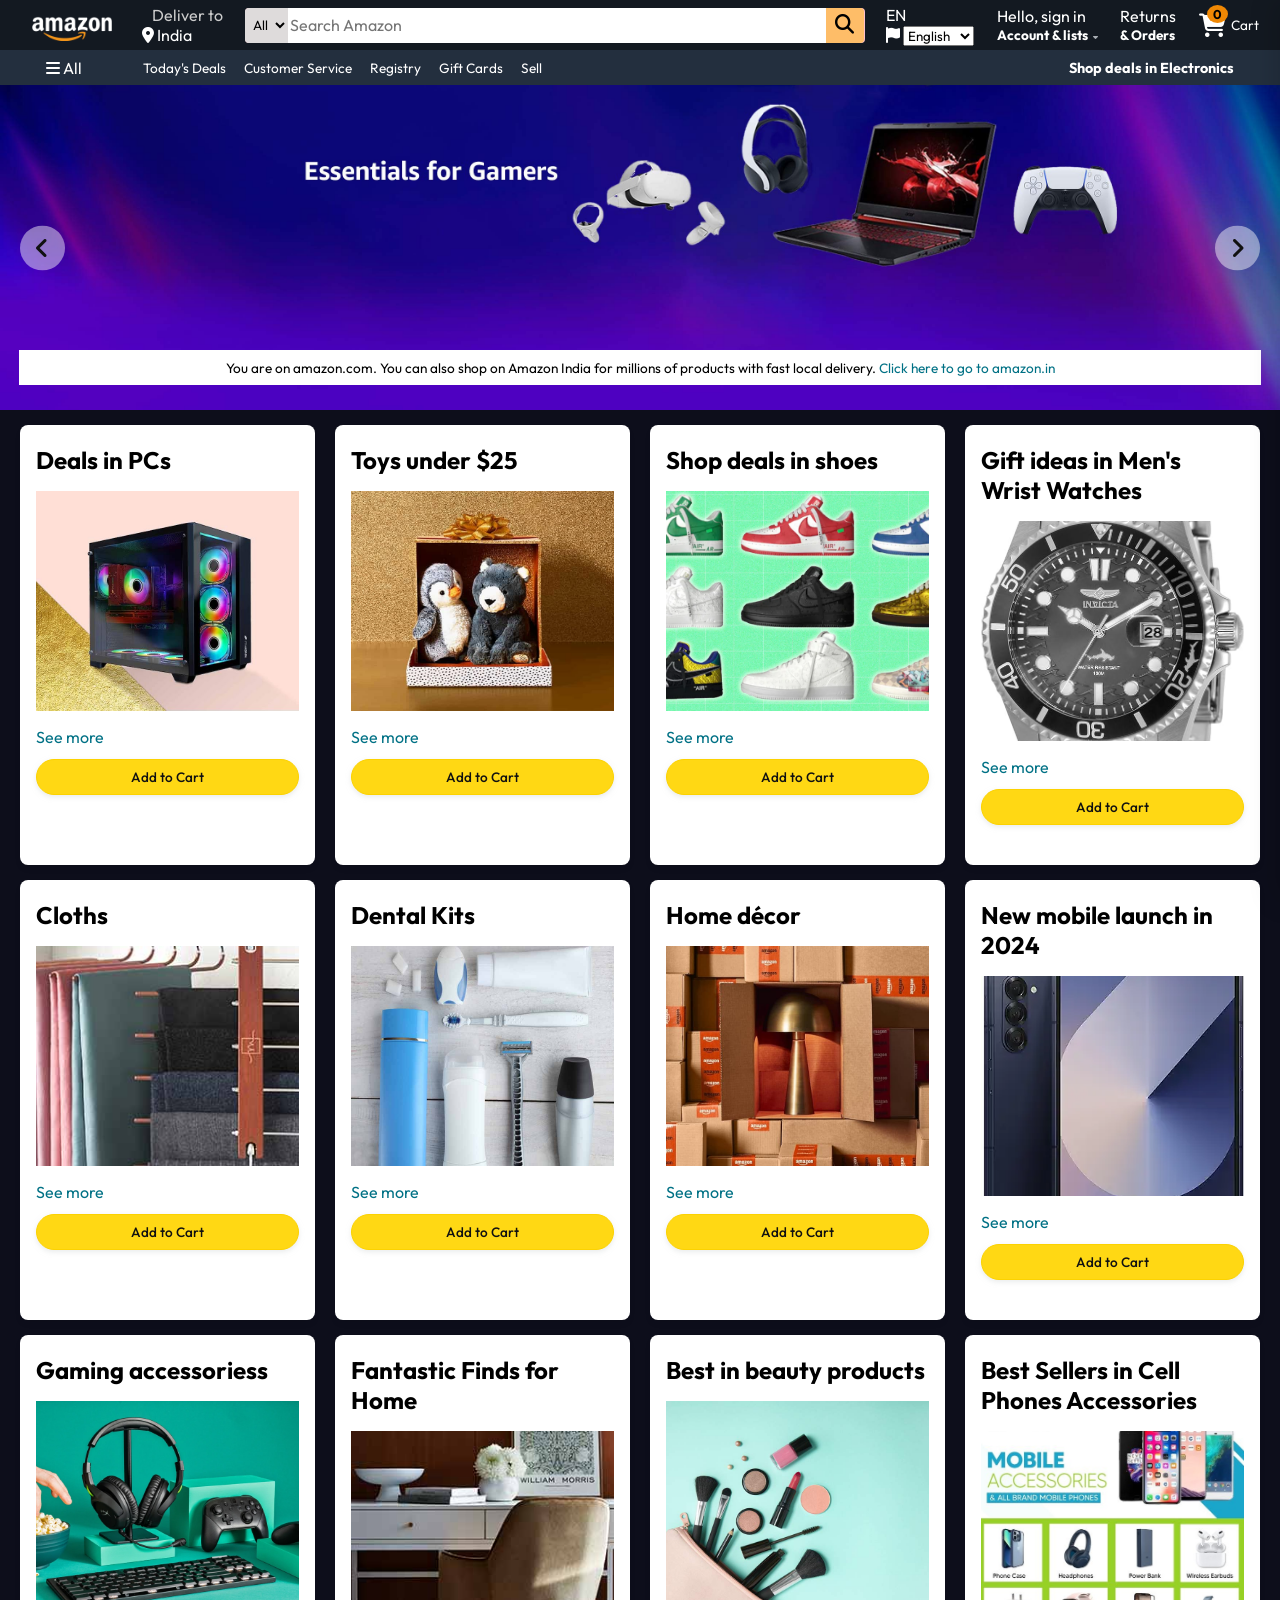
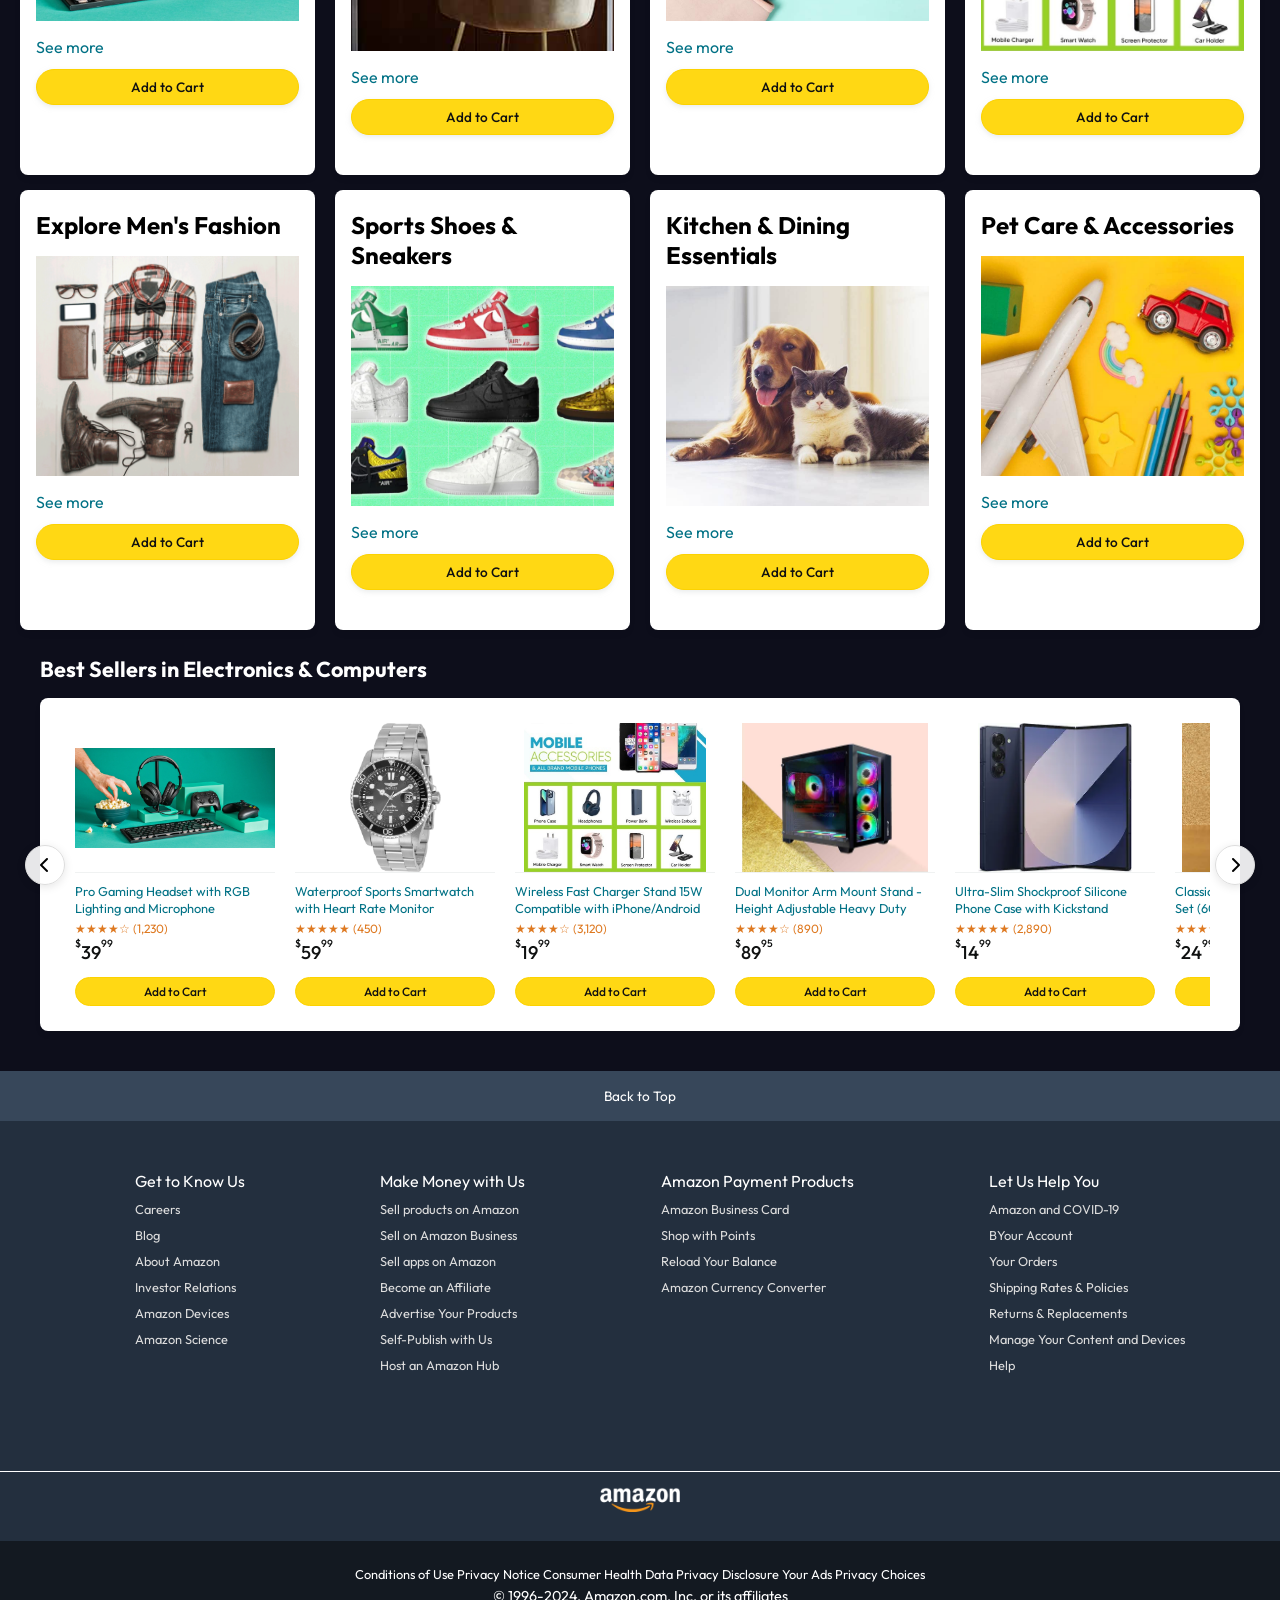
==== commit b881ae78: "Add 4 new products to grid (boxes 13-16) and link their metadata" ====
--- a/index.html
+++ b/index.html
@@ -211,6 +211,34 @@
     <div class="box-content">
     <h2>Best Sellers in Cell Phones Accessories</h2>
     <div class="box-img" style="background-image: url('mobile\ accessories.jpg');"></div>
+    <p>See more</p>
+   </div>
+</div>
+   <div class="box13 box">
+    <div class="box-content">
+    <h2>Explore Men's Fashion</h2>
+    <div class="box-img" style="background-image: url('mens shop');"></div>
+    <p>See more</p>
+   </div>
+</div>
+   <div class="box14 box">
+    <div class="box-content">
+    <h2>Sports Shoes & Sneakers</h2>
+    <div class="box-img" style="background-image: url('nike');"></div>
+    <p>See more</p>
+   </div>
+</div>
+   <div class="box15 box">
+    <div class="box-content">
+    <h2>Kitchen & Dining Essentials</h2>
+    <div class="box-img" style="background-image: url('box6_image.jpg');"></div>
+    <p>See more</p>
+   </div>
+</div>
+   <div class="box16 box">
+    <div class="box-content">
+    <h2>Pet Care & Accessories</h2>
+    <div class="box-img" style="background-image: url('box7_image.jpg');"></div>
     <p>See more</p>
    </div>
 </div>
--- a/style.css
+++ b/style.css
@@ -1256,4 +1256,32 @@
     }
 }
 
+/* ==========================================
+   Dynamic Page Background Theme
+   ========================================== */
+.shop-section,
+.carousel-section,
+body {
+    transition: background-color 0.5s ease;
+}
+
+.carousel-section h2 {
+    transition: color 0.5s ease;
+}
+
+/* Dark theme active classes */
+.dark-bg-theme {
+    background-color: #0d0e1b;
+}
+
+.dark-bg-theme .shop-section,
+.dark-bg-theme .carousel-section {
+    background-color: #0d0e1b;
+}
+
+.dark-bg-theme .carousel-section h2 {
+    color: #ffffff;
+}
+
+
 
